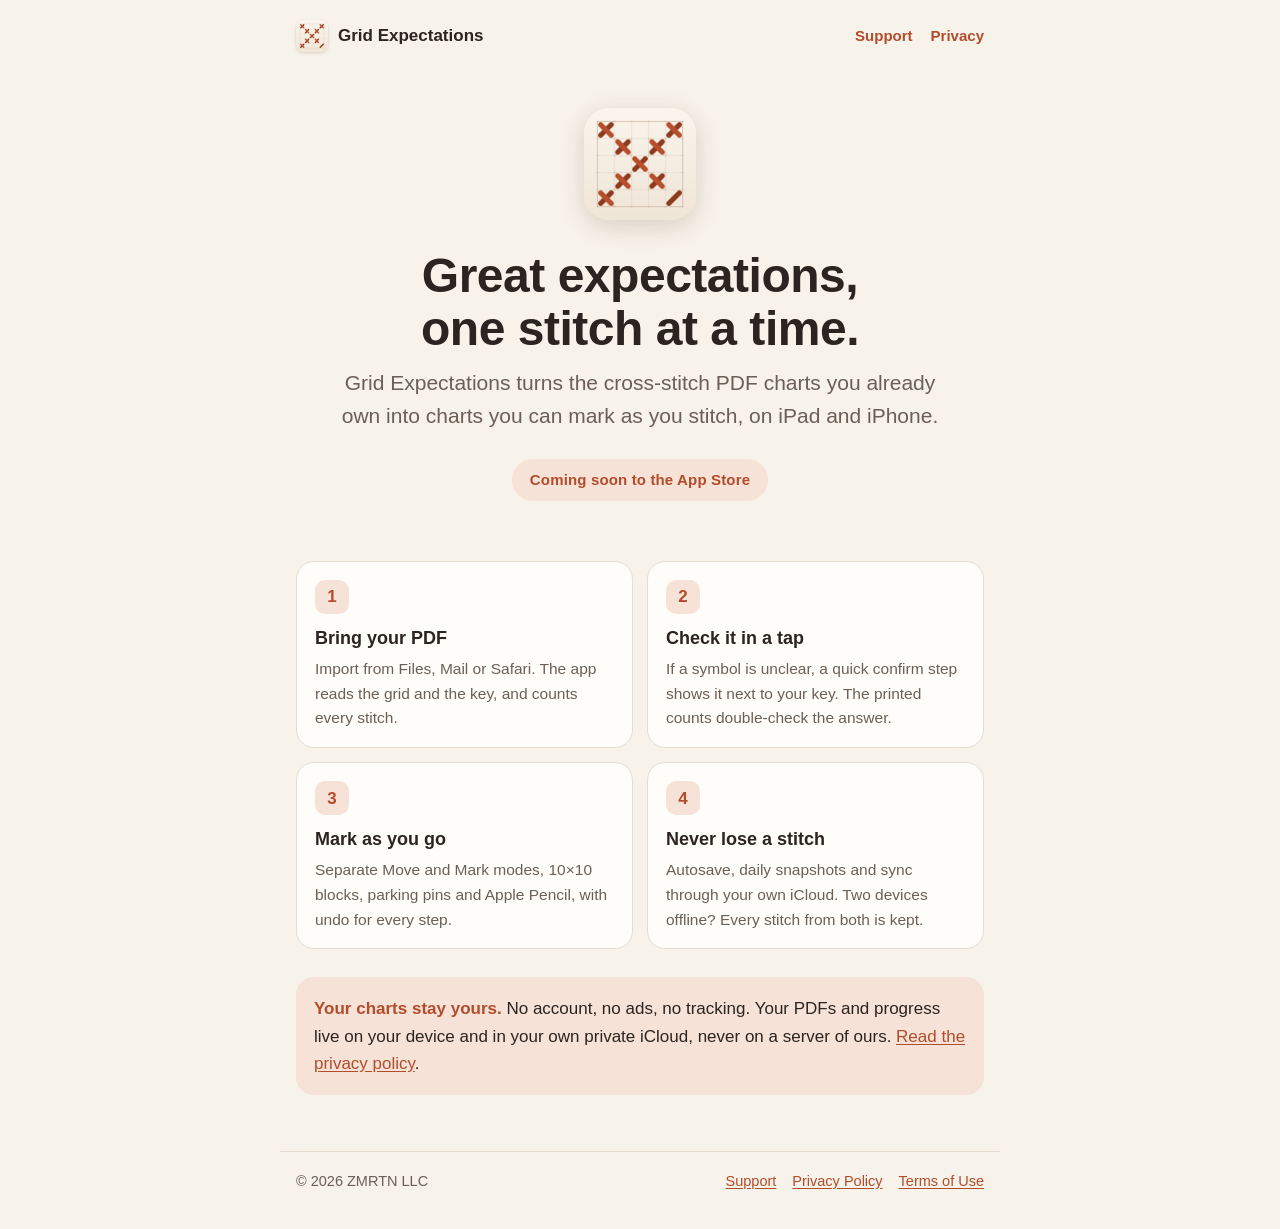
==== index.html @ 77635ebd "Grid Expectations website: landing, privacy policy, support/FAQ, terms Co-Authored-By: Claude Opus 5" ====
<!doctype html>
<html lang="en">
<head>
  <meta charset="utf-8">
  <meta name="viewport" content="width=device-width, initial-scale=1, viewport-fit=cover">
  <title>Grid Expectations</title>
  <meta name="description" content="Grid Expectations turns your cross-stitch PDF charts into charts you can mark, stitch by stitch, on iPad and iPhone.">
  <meta name="theme-color" content="#f7f2ea" media="(prefers-color-scheme: light)">
  <meta name="theme-color" content="#161412" media="(prefers-color-scheme: dark)">
  <meta property="og:title" content="Grid Expectations">
  <meta property="og:description" content="Mark your cross-stitch PDF charts stitch by stitch on iPad and iPhone.">
  <meta property="og:image" content="https://zachmartin88.github.io/gridexpectations/icon-512.png">
  <link rel="icon" href="icon.svg" type="image/svg+xml">
  <link rel="apple-touch-icon" href="apple-touch-icon.png">
  <link rel="stylesheet" href="site.css">
</head>
<body>
<header class="top">
  <a class="brand" href="./"><img src="icon.svg" alt=""> Grid Expectations</a>
  <nav><a href="support.html">Support</a><a href="privacy.html">Privacy</a></nav>
</header>
<main>
  <section class="hero">
    <img src="icon-512.png" alt="Grid Expectations app icon: a cross-stitched X on a cream grid">
    <h1>Great expectations,<br>one stitch at a time.</h1>
    <p>Grid Expectations turns the cross-stitch PDF charts you already own into charts you can mark as you stitch, on iPad and iPhone.</p>
    <span class="badge">Coming soon to the App Store</span>
  </section>

  <section class="features" aria-label="Features">
    <div class="card"><span class="mark" aria-hidden="true">1</span><h3>Bring your PDF</h3><p>Import from Files, Mail or Safari. The app reads the grid and the key, and counts every stitch.</p></div>
    <div class="card"><span class="mark" aria-hidden="true">2</span><h3>Check it in a tap</h3><p>If a symbol is unclear, a quick confirm step shows it next to your key. The printed counts double-check the answer.</p></div>
    <div class="card"><span class="mark" aria-hidden="true">3</span><h3>Mark as you go</h3><p>Separate Move and Mark modes, 10×10 blocks, parking pins and Apple Pencil, with undo for every step.</p></div>
    <div class="card"><span class="mark" aria-hidden="true">4</span><h3>Never lose a stitch</h3><p>Autosave, daily snapshots and sync through your own iCloud. Two devices offline? Every stitch from both is kept.</p></div>
  </section>

  <p class="promise"><strong>Your charts stay yours.</strong> No account, no ads, no tracking. Your PDFs and progress live on your device and in your own private iCloud, never on a server of ours. <a href="privacy.html">Read the privacy policy</a>.</p>
</main>
<footer>
  <span>&copy; 2026 ZMRTN LLC</span>
  <nav><a href="support.html">Support</a><a href="privacy.html">Privacy Policy</a><a href="terms.html">Terms of Use</a></nav>
</footer>
</body>
</html>
---- site.css ----
/* Grid Expectations website. Same warm cream + terracotta look as the app; system sans-serif only. */
:root {
  --bg: #f7f2ea; --surface: #fffdf9; --line: #e6ddd0;
  --ink: #2b2420; --ink-soft: #6b5f56;
  --accent: #b24d2b; --accent-soft: #f6e2d6; --on-accent: #ffffff;
  color-scheme: light dark;
}
@media (prefers-color-scheme: dark) {
  :root {
    --bg: #161412; --surface: #221f1c; --line: #3a3530;
    --ink: #f4eee6; --ink-soft: #b9aea3;
    --accent: #e58a62; --accent-soft: #3d2a22; --on-accent: #1a1310;
  }
}
* { box-sizing: border-box; }
html { -webkit-text-size-adjust: 100%; }
body {
  margin: 0; background: var(--bg); color: var(--ink);
  font: 17px/1.6 -apple-system, BlinkMacSystemFont, "Segoe UI", Roboto, "Helvetica Neue", Arial, sans-serif;
}
h1, h2, h3, .brand { font-family: ui-rounded, -apple-system, BlinkMacSystemFont, "Segoe UI", Roboto, sans-serif; }
a { color: var(--accent); text-underline-offset: 2px; }
main, .wrap { max-width: 720px; margin: 0 auto; padding: 0 16px; }

/* Top bar */
.top { max-width: 720px; margin: 0 auto; padding: max(20px, env(safe-area-inset-top)) 16px 0; display: flex; align-items: center; justify-content: space-between; gap: 12px; flex-wrap: wrap; }
.brand { display: inline-flex; align-items: center; gap: 10px; color: var(--ink); font-weight: 700; font-size: 17px; text-decoration: none; }
.brand img { width: 32px; height: 32px; border-radius: 8px; box-shadow: 0 1px 3px rgba(60, 40, 20, .18); }
.top nav { display: flex; gap: 18px; font-size: 15px; font-weight: 600; }
.top nav a { text-decoration: none; }
.top nav a:hover { text-decoration: underline; }

/* Landing */
.hero { text-align: center; padding: 56px 0 24px; }
.hero img { width: 112px; height: 112px; border-radius: 25px; box-shadow: 0 6px 24px rgba(90, 50, 20, .18); }
.hero h1 { font-size: clamp(34px, 7vw, 48px); line-height: 1.1; margin: 22px 0 10px; letter-spacing: -.01em; }
.hero p { font-size: clamp(18px, 3.4vw, 21px); color: var(--ink-soft); margin: 0 auto; max-width: 30em; }
.badge { display: inline-block; margin-top: 26px; padding: 9px 18px; border-radius: 999px; background: var(--accent-soft); color: var(--accent); font-weight: 700; font-size: 15px; letter-spacing: .01em; }
.features { display: grid; grid-template-columns: repeat(2, minmax(0, 1fr)); gap: 14px; margin: 36px 0 12px; }
.card { background: var(--surface); border: 1px solid var(--line); border-radius: 18px; padding: 18px 18px 16px; }
.card h3 { margin: 0 0 4px; font-size: 18px; }
.card p { margin: 0; color: var(--ink-soft); font-size: 15.5px; }
.card .mark { display: inline-grid; place-items: center; width: 34px; height: 34px; border-radius: 10px; background: var(--accent-soft); color: var(--accent); font-weight: 800; margin-bottom: 10px; }
@media (max-width: 560px) { .features { grid-template-columns: 1fr; } }
.promise { margin: 28px 0 0; padding: 18px; border-radius: 18px; background: var(--accent-soft); color: var(--ink); }
.promise strong { color: var(--accent); }

/* Documents */
.doc h1 { font-size: clamp(30px, 6vw, 38px); line-height: 1.15; margin: 36px 0 4px; }
.doc h2 { font-size: 21px; margin: 36px 0 6px; }
.doc h3 { font-size: 17px; margin: 22px 0 2px; }
.doc p, .doc li { color: var(--ink-soft); }
.doc b, .doc strong { color: var(--ink); }
.date { color: var(--ink-soft); font-size: 15px; margin: 0 0 22px; }
.lead { background: var(--surface); border: 1px solid var(--line); border-radius: 16px; padding: 16px 18px; color: var(--ink) !important; }
.doc ul { padding-left: 22px; }
.placeholder { background: var(--accent-soft); color: var(--accent); border: 1px dashed var(--accent); border-radius: 6px; padding: 1px 6px; font-weight: 600; overflow-wrap: anywhere; }

footer { max-width: 720px; margin: 56px auto 0; padding: 18px 16px max(36px, env(safe-area-inset-bottom)); border-top: 1px solid var(--line); color: var(--ink-soft); font-size: 14.5px; display: flex; flex-wrap: wrap; gap: 8px 18px; justify-content: space-between; }
footer nav { display: flex; gap: 16px; flex-wrap: wrap; }
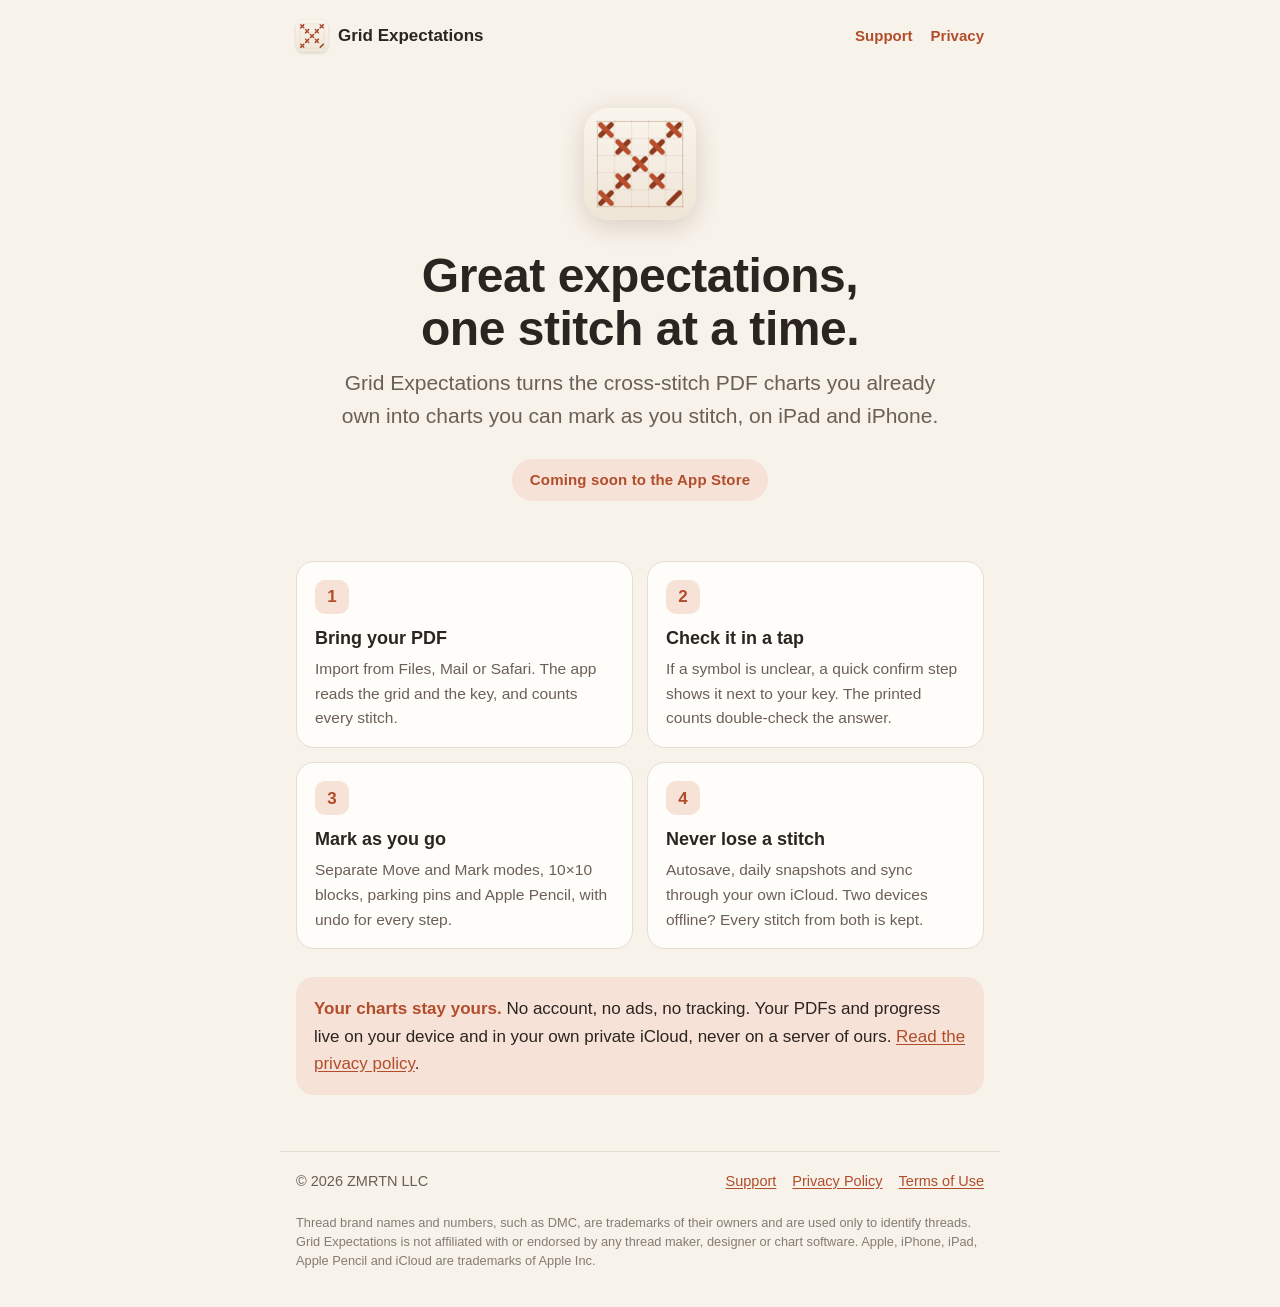
==== commit c5a3e69d: "Trademark and non-affiliation note in the footer; label wording matches the app Co-Authored-By: Clau" ====
--- a/index.html
+++ b/index.html
@@ -39,6 +39,7 @@
 <footer>
   <span>&copy; 2026 ZMRTN LLC</span>
   <nav><a href="support.html">Support</a><a href="privacy.html">Privacy Policy</a><a href="terms.html">Terms of Use</a></nav>
+<p class="legal">Thread brand names and numbers, such as DMC, are trademarks of their owners and are used only to identify threads. Grid Expectations is not affiliated with or endorsed by any thread maker, designer or chart software. Apple, iPhone, iPad, Apple Pencil and iCloud are trademarks of Apple Inc.</p>
 </footer>
 </body>
 </html>
--- a/site.css
+++ b/site.css
@@ -58,3 +58,5 @@
 
 footer { max-width: 720px; margin: 56px auto 0; padding: 18px 16px max(36px, env(safe-area-inset-bottom)); border-top: 1px solid var(--line); color: var(--ink-soft); font-size: 14.5px; display: flex; flex-wrap: wrap; gap: 8px 18px; justify-content: space-between; }
 footer nav { display: flex; gap: 16px; flex-wrap: wrap; }
+
+footer .legal { flex-basis: 100%; margin: 12px 0 0; font-size: 0.8rem; line-height: 1.5; opacity: 0.8; }
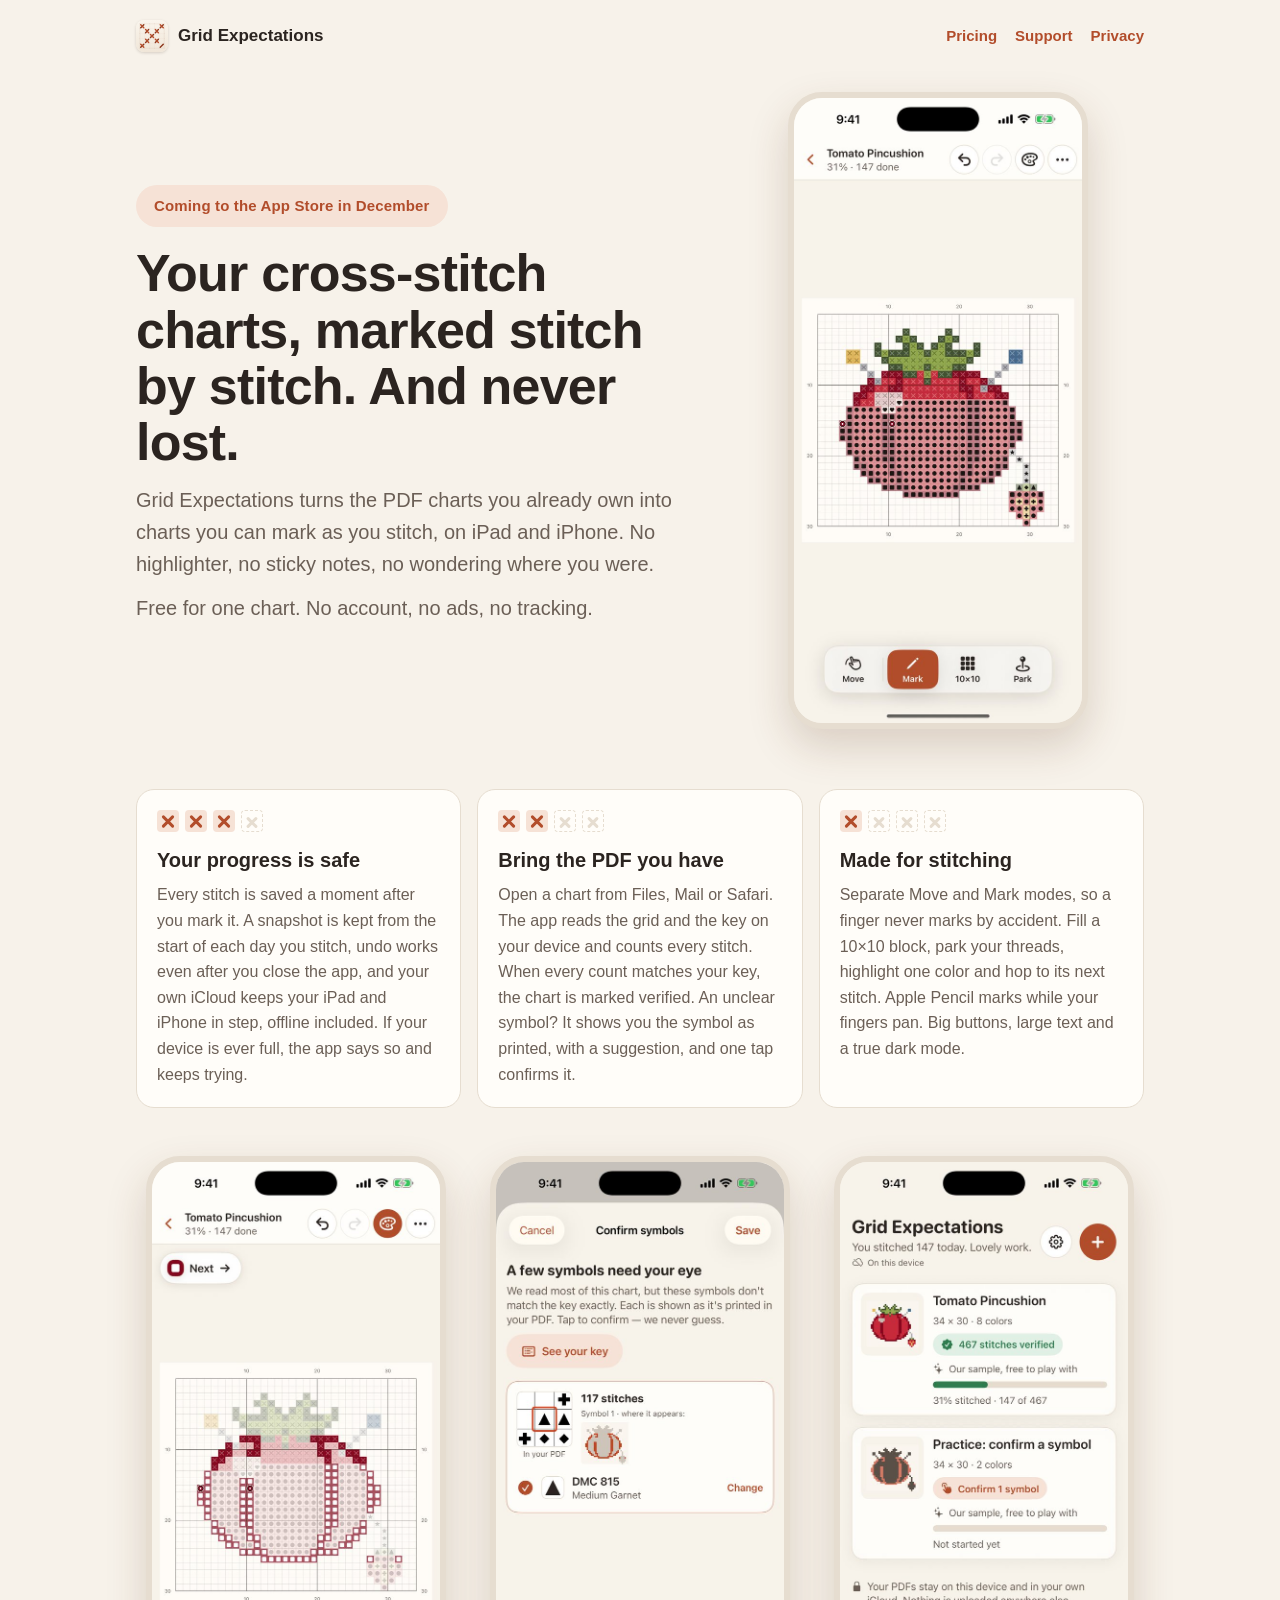
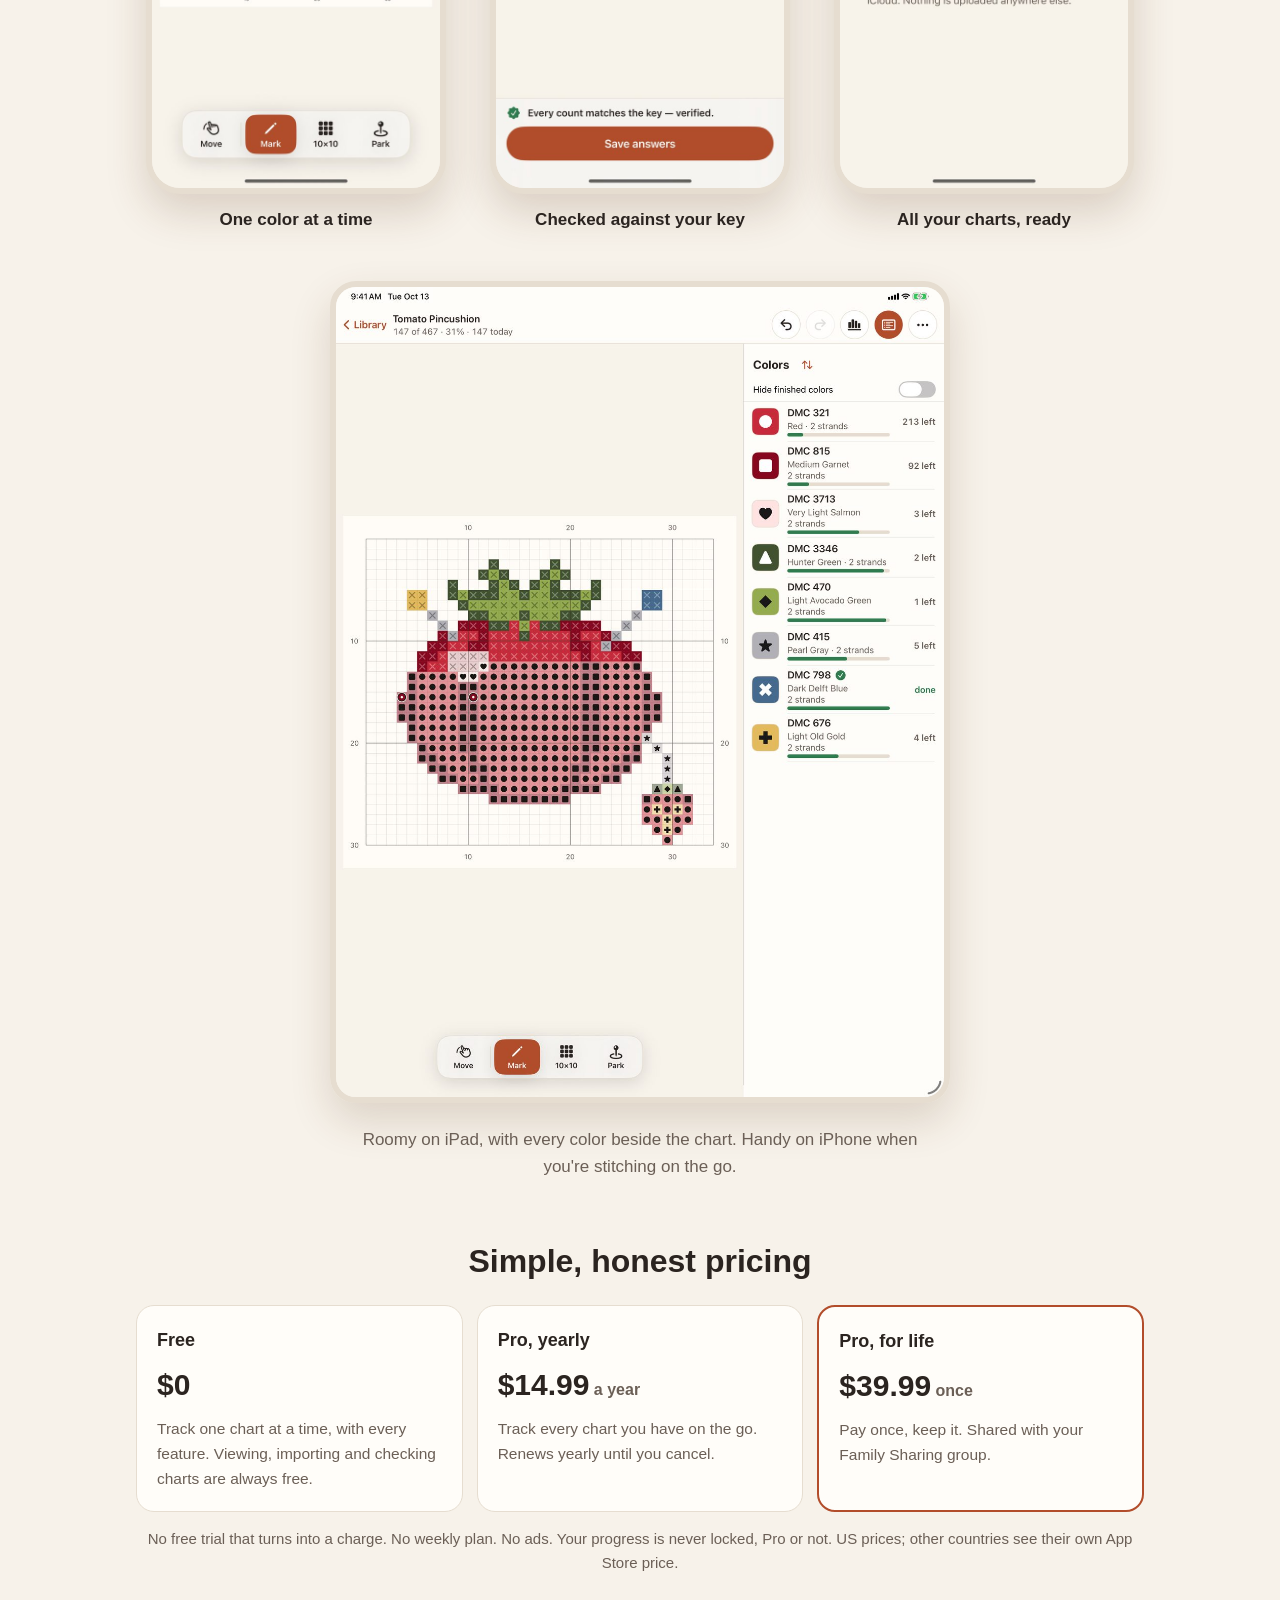
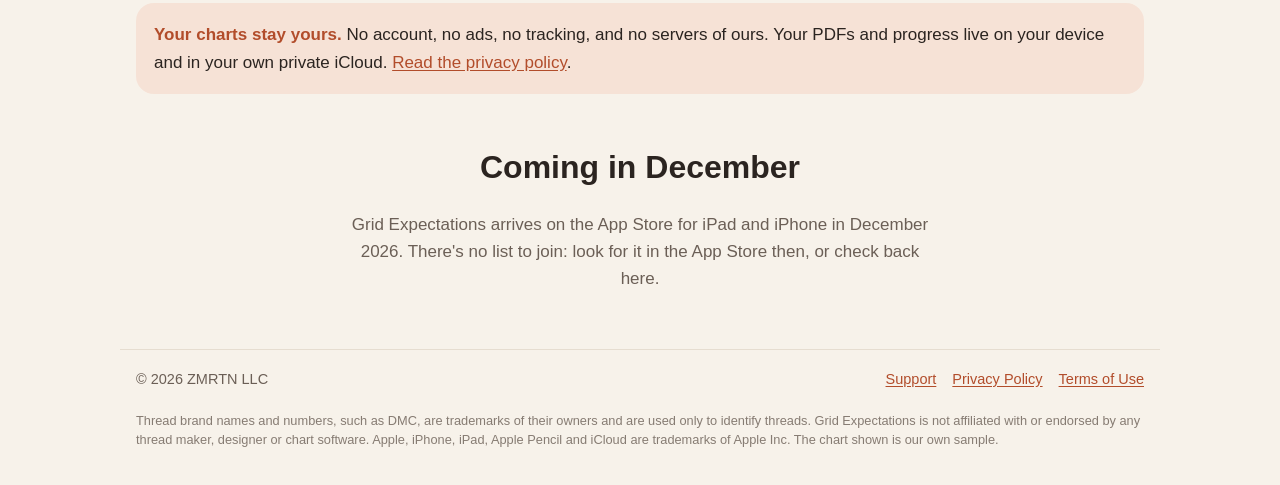
==== commit 4d3da712: "Landing page that sells the app: hero, three benefits, screenshots, honest pricing, coming in Decemb" ====
--- a/index.html
+++ b/index.html
@@ -3,12 +3,12 @@
 <head>
   <meta charset="utf-8">
   <meta name="viewport" content="width=device-width, initial-scale=1, viewport-fit=cover">
-  <title>Grid Expectations</title>
-  <meta name="description" content="Grid Expectations turns your cross-stitch PDF charts into charts you can mark, stitch by stitch, on iPad and iPhone.">
+  <title>Grid Expectations: cross-stitch PDFs, never lost</title>
+  <meta name="description" content="Mark your cross-stitch PDF charts stitch by stitch on iPad and iPhone. Saved as you go, backed up daily, synced through your own iCloud. Coming to the App Store in December.">
   <meta name="theme-color" content="#f7f2ea" media="(prefers-color-scheme: light)">
   <meta name="theme-color" content="#161412" media="(prefers-color-scheme: dark)">
   <meta property="og:title" content="Grid Expectations">
-  <meta property="og:description" content="Mark your cross-stitch PDF charts stitch by stitch on iPad and iPhone.">
+  <meta property="og:description" content="Mark your cross-stitch PDF charts stitch by stitch on iPad and iPhone, and never lose your place again.">
   <meta property="og:image" content="https://zachmartin88.github.io/gridexpectations/icon-512.png">
   <link rel="icon" href="icon.svg" type="image/svg+xml">
   <link rel="apple-touch-icon" href="apple-touch-icon.png">
@@ -17,29 +17,71 @@
 <body>
 <header class="top">
   <a class="brand" href="./"><img src="icon.svg" alt=""> Grid Expectations</a>
-  <nav><a href="support.html">Support</a><a href="privacy.html">Privacy</a></nav>
+  <nav><a href="#pricing">Pricing</a><a href="support.html">Support</a><a href="privacy.html">Privacy</a></nav>
 </header>
-<main>
-  <section class="hero">
-    <img src="icon-512.png" alt="Grid Expectations app icon: a cross-stitched X on a cream grid">
-    <h1>Great expectations,<br>one stitch at a time.</h1>
-    <p>Grid Expectations turns the cross-stitch PDF charts you already own into charts you can mark as you stitch, on iPad and iPhone.</p>
-    <span class="badge">Coming soon to the App Store</span>
+<main class="landing">
+  <section class="hero2">
+    <div class="hero-copy">
+      <span class="badge">Coming to the App Store in December</span>
+      <h1>Your cross-stitch charts, marked stitch by stitch. And never lost.</h1>
+      <p>Grid Expectations turns the PDF charts you already own into charts you can mark as you stitch, on iPad and iPhone. No highlighter, no sticky notes, no wondering where you were.</p>
+      <p class="small">Free for one chart. No account, no ads, no tracking.</p>
+    </div>
+    <figure class="hero-shot">
+      <img src="img/mark.jpg" width="600" height="1303" alt="The app on iPhone: a tomato pincushion chart, a third of its stitches marked with an X, and the Move, Mark, 10×10 and Park tools along the bottom.">
+    </figure>
   </section>
 
-  <section class="features" aria-label="Features">
-    <div class="card"><span class="mark" aria-hidden="true">1</span><h3>Bring your PDF</h3><p>Import from Files, Mail or Safari. The app reads the grid and the key, and counts every stitch.</p></div>
-    <div class="card"><span class="mark" aria-hidden="true">2</span><h3>Check it in a tap</h3><p>If a symbol is unclear, a quick confirm step shows it next to your key. The printed counts double-check the answer.</p></div>
-    <div class="card"><span class="mark" aria-hidden="true">3</span><h3>Mark as you go</h3><p>Separate Move and Mark modes, 10×10 blocks, parking pins and Apple Pencil, with undo for every step.</p></div>
-    <div class="card"><span class="mark" aria-hidden="true">4</span><h3>Never lose a stitch</h3><p>Autosave, daily snapshots and sync through your own iCloud. Two devices offline? Every stitch from both is kept.</p></div>
+  <section class="benefits" aria-label="Why stitchers like it">
+    <article class="benefit">
+      <div class="stitch" aria-hidden="true"><i></i><i></i><i></i><i class="todo"></i></div>
+      <h2>Your progress is safe</h2>
+      <p>Every stitch is saved a moment after you mark it. A snapshot is kept from the start of each day you stitch, undo works even after you close the app, and your own iCloud keeps your iPad and iPhone in step, offline included. If your device is ever full, the app says so and keeps trying.</p>
+    </article>
+    <article class="benefit">
+      <div class="stitch" aria-hidden="true"><i></i><i></i><i class="todo"></i><i class="todo"></i></div>
+      <h2>Bring the PDF you have</h2>
+      <p>Open a chart from Files, Mail or Safari. The app reads the grid and the key on your device and counts every stitch. When every count matches your key, the chart is marked verified. An unclear symbol? It shows you the symbol as printed, with a suggestion, and one tap confirms it.</p>
+    </article>
+    <article class="benefit">
+      <div class="stitch" aria-hidden="true"><i></i><i class="todo"></i><i class="todo"></i><i class="todo"></i></div>
+      <h2>Made for stitching</h2>
+      <p>Separate Move and Mark modes, so a finger never marks by accident. Fill a 10×10 block, park your threads, highlight one color and hop to its next stitch. Apple Pencil marks while your fingers pan. Big buttons, large text and a true dark mode.</p>
+    </article>
   </section>
 
-  <p class="promise"><strong>Your charts stay yours.</strong> No account, no ads, no tracking. Your PDFs and progress live on your device and in your own private iCloud, never on a server of ours. <a href="privacy.html">Read the privacy policy</a>.</p>
+  <section class="gallery" aria-label="Screenshots">
+    <figure><img src="img/highlight.jpg" width="600" height="1303" loading="lazy" alt="One color highlighted on the chart, with a Next button that jumps to its next stitch still to mark."><figcaption>One color at a time</figcaption></figure>
+    <figure><img src="img/verified.jpg" width="600" height="1303" loading="lazy" alt="The confirm step: a symbol from the PDF answered, and a green line saying every count matches the key."><figcaption>Checked against your key</figcaption></figure>
+    <figure><img src="img/library.jpg" width="600" height="1303" loading="lazy" alt="The library: the sample chart, verified, 31% stitched, and a line saying you stitched 147 today."><figcaption>All your charts, ready</figcaption></figure>
+  </section>
+
+  <section class="ipad" aria-label="On iPad">
+    <img src="img/ipad-mark.jpg" width="1200" height="1600" loading="lazy" alt="The app on iPad: the chart on the left, every color and how many stitches are left on the right.">
+    <p>Roomy on iPad, with every color beside the chart. Handy on iPhone when you're stitching on the go.</p>
+  </section>
+
+  <section id="pricing" class="pricing" aria-label="Pricing">
+    <h2>Simple, honest pricing</h2>
+    <div class="plans">
+      <div class="plan"><h3>Free</h3><p class="price">$0</p><p>Track one chart at a time, with every feature. Viewing, importing and checking charts are always free.</p></div>
+      <div class="plan"><h3>Pro, yearly</h3><p class="price">$14.99<span> a year</span></p><p>Track every chart you have on the go. Renews yearly until you cancel.</p></div>
+      <div class="plan featured"><h3>Pro, for life</h3><p class="price">$39.99<span> once</span></p><p>Pay once, keep it. Shared with your Family Sharing group.</p></div>
+    </div>
+    <p class="small center">No free trial that turns into a charge. No weekly plan. No ads. Your progress is never locked, Pro or not. US prices; other countries see their own App Store price.</p>
+  </section>
+
+  <p class="promise"><strong>Your charts stay yours.</strong> No account, no ads, no tracking, and no servers of ours. Your PDFs and progress live on your device and in your own private iCloud. <a href="privacy.html">Read the privacy policy</a>.</p>
+
+  <section class="soon">
+    <h2>Coming in December</h2>
+    <p>Grid Expectations arrives on the App Store for iPad and iPhone in December 2026. There's no list to join: look for it in the App Store then, or check back here.</p>
+  </section>
 </main>
 <footer>
   <span>&copy; 2026 ZMRTN LLC</span>
   <nav><a href="support.html">Support</a><a href="privacy.html">Privacy Policy</a><a href="terms.html">Terms of Use</a></nav>
-<p class="legal">Thread brand names and numbers, such as DMC, are trademarks of their owners and are used only to identify threads. Grid Expectations is not affiliated with or endorsed by any thread maker, designer or chart software. Apple, iPhone, iPad, Apple Pencil and iCloud are trademarks of Apple Inc.</p>
+<p class="legal">Thread brand names and numbers, such as DMC, are trademarks of their owners and are used only to identify threads. Grid Expectations is not affiliated with or endorsed by any thread maker, designer or chart software. Apple, iPhone, iPad, Apple Pencil and iCloud are trademarks of Apple Inc. The chart shown is our own sample.</p>
 </footer>
 </body>
 </html>
--- a/site.css
+++ b/site.css
@@ -60,3 +60,50 @@
 footer nav { display: flex; gap: 16px; flex-wrap: wrap; }
 
 footer .legal { flex-basis: 100%; margin: 12px 0 0; font-size: 0.8rem; line-height: 1.5; opacity: 0.8; }
+
+/* Landing page (Oct 13): hero with a device shot, three benefits, screenshots, pricing */
+.landing { max-width: 1040px; }
+.top { max-width: 1040px; }
+footer { max-width: 1040px; }
+.small { font-size: 15px; color: var(--ink-soft); }
+.center { text-align: center; }
+.hero2 { display: grid; grid-template-columns: 1.15fr .85fr; gap: 40px; align-items: center; padding: 40px 0 16px; }
+.hero2 h1 { font-size: clamp(34px, 5.4vw, 52px); line-height: 1.08; margin: 18px 0 14px; letter-spacing: -.015em; }
+.hero2 p { font-size: clamp(18px, 2.4vw, 20px); color: var(--ink-soft); margin: 0 0 12px; max-width: 32em; }
+.hero2 .badge { margin-top: 0; }
+.hero-shot { margin: 0; justify-self: center; }
+.hero-shot img, .gallery img { width: 100%; max-width: 300px; height: auto; display: block; border-radius: 34px; border: 6px solid var(--line); box-shadow: 0 18px 40px rgba(90, 50, 20, .18); background: var(--surface); }
+.benefits { display: grid; grid-template-columns: repeat(3, minmax(0, 1fr)); gap: 16px; margin: 44px 0 8px; }
+.benefit { background: var(--surface); border: 1px solid var(--line); border-radius: 18px; padding: 20px; }
+.benefit h2 { font-size: 20px; margin: 12px 0 6px; }
+.benefit p { margin: 0; color: var(--ink-soft); font-size: 16px; }
+.stitch { display: flex; gap: 6px; }
+.stitch i { width: 22px; height: 22px; border-radius: 4px; position: relative; background: var(--accent-soft); }
+.stitch i::before, .stitch i::after { content: ""; position: absolute; left: 3px; right: 3px; top: 10px; height: 3px; border-radius: 2px; background: var(--accent); transform: rotate(45deg); }
+.stitch i::after { transform: rotate(-45deg); }
+.stitch i.todo { background: transparent; border: 1px dashed var(--line); }
+.stitch i.todo::before, .stitch i.todo::after { background: var(--line); }
+.gallery { display: grid; grid-template-columns: repeat(3, minmax(0, 1fr)); gap: 24px; margin: 48px 0 8px; justify-items: center; }
+.gallery figure { margin: 0; text-align: center; }
+.gallery figcaption { margin-top: 12px; font-weight: 700; font-family: ui-rounded, -apple-system, sans-serif; }
+.ipad { margin: 48px 0 0; text-align: center; }
+.ipad img { width: 100%; max-width: 620px; height: auto; border-radius: 26px; border: 6px solid var(--line); box-shadow: 0 18px 40px rgba(90, 50, 20, .16); }
+.ipad p { color: var(--ink-soft); margin: 14px auto 0; max-width: 34em; }
+.pricing { margin: 56px 0 0; }
+.pricing h2, .soon h2 { text-align: center; font-size: clamp(26px, 4vw, 32px); margin: 0 0 18px; }
+.plans { display: grid; grid-template-columns: repeat(3, minmax(0, 1fr)); gap: 14px; }
+.plan { background: var(--surface); border: 1px solid var(--line); border-radius: 18px; padding: 20px; }
+.plan h3 { margin: 0; font-size: 18px; }
+.plan .price { font-size: 30px; font-weight: 800; color: var(--ink); margin: 6px 0 8px; font-family: ui-rounded, -apple-system, sans-serif; }
+.plan .price span { font-size: 16px; font-weight: 600; color: var(--ink-soft); }
+.plan p { margin: 0; color: var(--ink-soft); font-size: 15.5px; }
+.plan .price + p { margin-top: 0; }
+.plan.featured { border: 2px solid var(--accent); }
+.soon { margin: 48px 0 0; text-align: center; }
+.soon p { color: var(--ink-soft); max-width: 34em; margin: 0 auto; }
+@media (max-width: 820px) {
+  .hero2 { grid-template-columns: 1fr; gap: 28px; padding-top: 28px; }
+  .benefits, .plans { grid-template-columns: 1fr; }
+  .gallery { grid-template-columns: 1fr; }
+  .gallery img { max-width: 260px; }
+}
